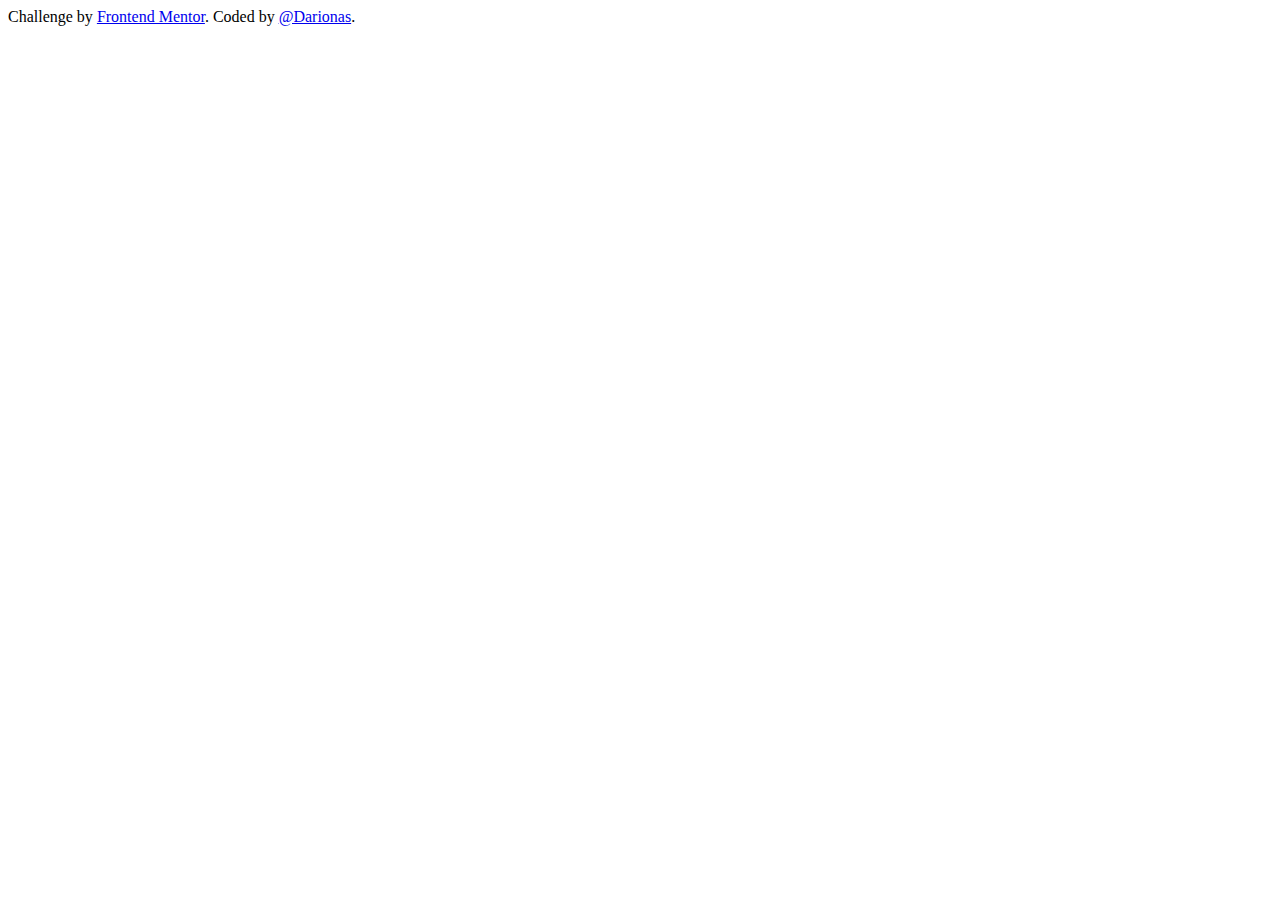
==== index.html @ 65dd82bb "initial commit" ====
<!DOCTYPE html>
<html lang="en">
<head>
  <meta charset="UTF-8"/>
  <title>Frontend Mentor | Advice generator app</title>
  <meta name="viewport" content="width=device-width, initial-scale=1.0"/>
  <meta name="keywords" content="Advice generator app"/>
  <meta name="description" content=" Advice generator app challenge on Frontend Mentor"/>
  <link rel="icon" type="image/png" sizes="32x32" href="./assets/images/favicon-32x32.png"/>
  <!--<link href="https://fonts.googleapis.com/css2?family=Plus+Jakarta+Sans:wght@500;800&display=swap" rel="stylesheet" />-->
  <!--<link rel="stylesheet" href="main.css"/>
  <script defer type="module" src="index.js"></script>-->
</head>
<body>
    <div class="grid_container">
        <footer class="attribution">
            Challenge by <a href="https://www.frontendmentor.io?ref=challenge" target="_blank">Frontend Mentor</a>. 
            Coded by <a href="#">@Darionas</a>.
        </footer>
    </div>
</body>
</html>
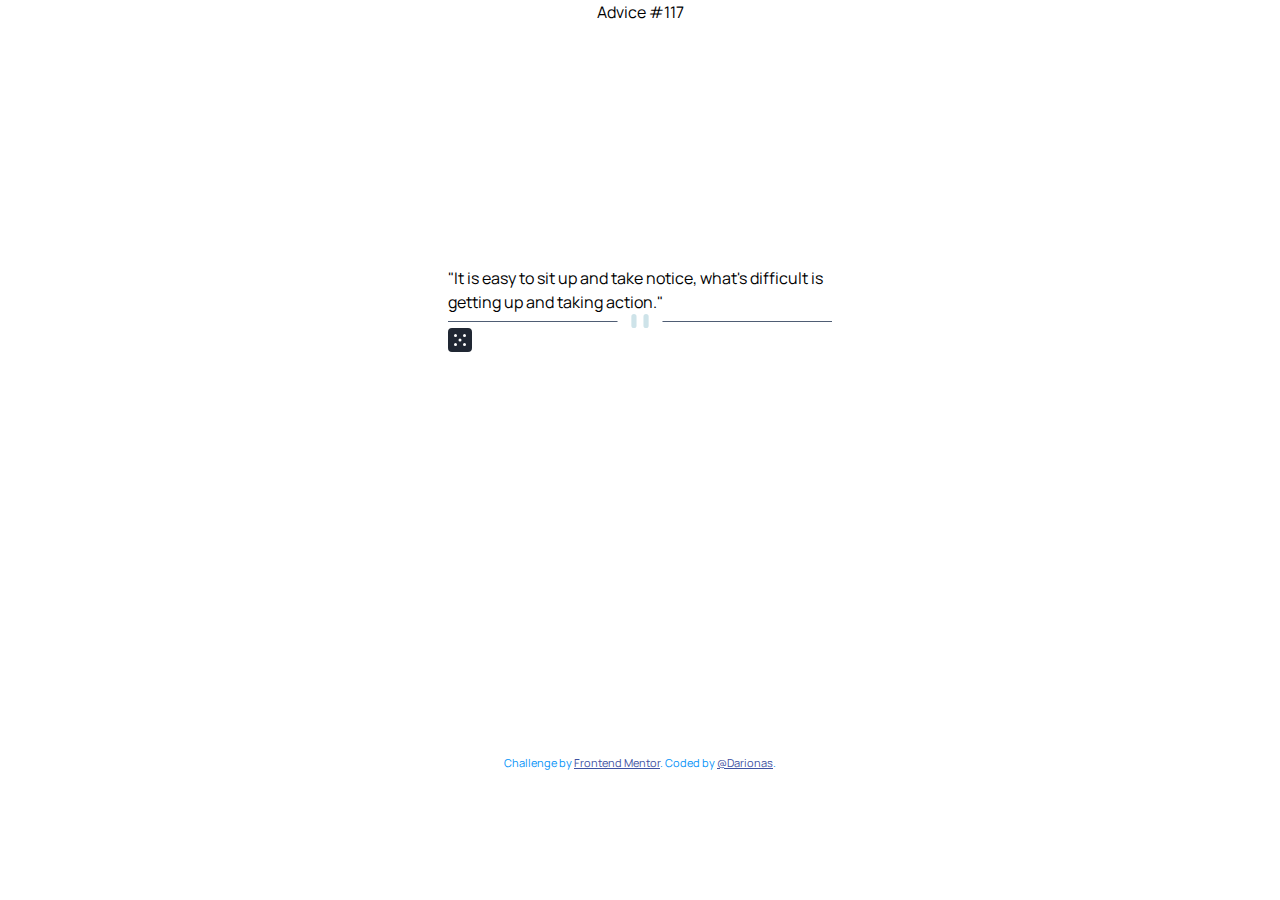
==== commit d499f4c3: "update index.html_2, README.md_2, add index.css, drawing_for_mobile&desktop.jpg" ====
--- a/index.html
+++ b/index.html
@@ -1,18 +1,33 @@
 <!DOCTYPE html>
 <html lang="en">
 <head>
-  <meta charset="UTF-8"/>
+  <meta charset="UTF-8" />
   <title>Frontend Mentor | Advice generator app</title>
-  <meta name="viewport" content="width=device-width, initial-scale=1.0"/>
-  <meta name="keywords" content="Advice generator app"/>
-  <meta name="description" content=" Advice generator app challenge on Frontend Mentor"/>
-  <link rel="icon" type="image/png" sizes="32x32" href="./assets/images/favicon-32x32.png"/>
-  <!--<link href="https://fonts.googleapis.com/css2?family=Plus+Jakarta+Sans:wght@500;800&display=swap" rel="stylesheet" />-->
-  <!--<link rel="stylesheet" href="main.css"/>
-  <script defer type="module" src="index.js"></script>-->
+  <meta name="viewport" content="width=device-width, initial-scale=1.0" />
+  <meta name="keywords" content="Advice generator app" />
+  <meta name="description" content=" Advice generator app challenge on Frontend Mentor" />
+  <link rel="icon" type="image/png" sizes="32x32" href="./assets/images/favicon-32x32.png" />
+  <link href="https://fonts.googleapis.com/css2?family=Manrope:wght@800&display=swap" rel="stylesheet" />
+  <link rel="stylesheet" href="index.css" />
+  <!--<script defer src="index.js"></script>-->
 </head>
 <body>
     <div class="grid_container">
+        <!--1st component-->
+        <header class="header">
+            <h1 class="advice_title">Advice #117</h1>
+        </header>
+        <!--2nd component-->
+        <main class="main">
+            <p class="advice_content">"It is easy to sit up and take notice, what's difficult is getting up and taking action."</p>
+            <picture class="advice_line">
+                <source media="(max-width: 47.9375rem)" srcset="images/pattern-divider-mobile.svg">
+                <source media="(min-width: 48rem)" srcset="images/pattern-divider-desktop.svg">
+                <img src="images/pattern-divider-desktop.svg" alt="Pattern divider" />
+            </picture>
+            <div class="advice_dice"><img class="dice" src="images/icon-dice.svg" alt="Dice" /></div>
+        </main>
+        <!--3rd component-->
         <footer class="attribution">
             Challenge by <a href="https://www.frontendmentor.io?ref=challenge" target="_blank">Frontend Mentor</a>. 
             Coded by <a href="#">@Darionas</a>.
--- a/index.css
+++ b/index.css
@@ -0,0 +1,88 @@
+@import url(reset.css);
+@import url(FM_part.css);
+
+
+:root {
+    /* colors */
+    /* primary*/
+    --clr-light-cyan: hsl(193, 38%, 86%);
+    --clr-neon-green: hsl(150, 100%, 66%);
+
+     /* neutral */
+     --clr-grayish-blue: hsl(217, 19%, 38%);
+     --clr-dark-grayish-blue: hsl(217, 19%, 24%);
+     --clr-dark-blue: (218, 23%, 16%);
+  
+    /* typography */
+    /* fonts */
+    --ff-primary: 'Manrope', sans-serif;
+    --fw-800: 800; /* base */
+    --fs-28: 1.75rem; /* 28px base */
+}
+
+
+html {
+    height: 100%;
+}
+
+body {
+    min-height: 100%;
+}
+
+p {
+    line-height: 1.5;
+}
+
+
+body {
+    display: flex;
+    justify-content: center;
+    font-family: var(--ff-primary);
+    font-size: var(--fs-16);
+    font-weight: var(--fw-500);
+}
+
+/*---------------------Mobile layout-------------------------*/
+.grid_container {
+    display: grid;
+    grid-template-columns: 1fr;
+    grid-template-areas:
+        'header'
+        'main'
+        'attribution';
+    justify-items: center;
+    justify-content: center;
+    max-width: 24rem;
+}
+
+/* style 1st component - mobile */
+
+
+/* style 2nd component - mobile */
+
+
+/* style 3rd component - mobile */
+/*Component is styled in external css file*/
+
+/*---------------------Desktop layout-------------------------*/
+@media screen and (min-width: 48rem) {
+
+
+
+/* style 1st component - desktop */
+
+
+/* style 2nd component - desktop */ 
+
+
+/*style 3rd component - desktop */
+/*Component is styled in external css file*/
+
+}
+
+/*------------------grid area names---------------------------*/
+
+
+.attribution {
+    grid-area: attribution;
+}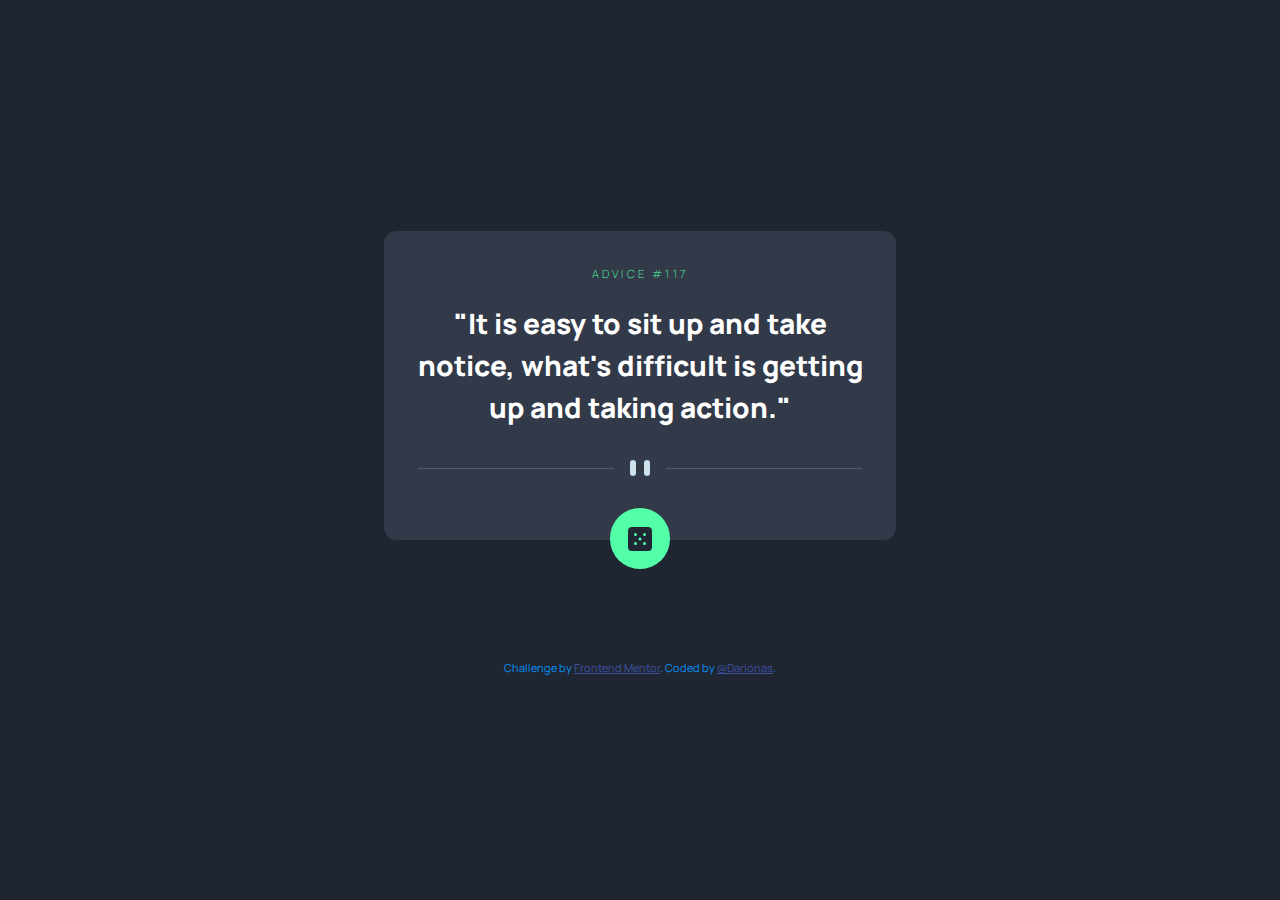
==== commit cfa92bc9: "update README.md_3, index.html_3, index.css_2, add drawing_for_mobile&desktop" ====
--- a/index.html
+++ b/index.html
@@ -6,28 +6,27 @@
   <meta name="viewport" content="width=device-width, initial-scale=1.0" />
   <meta name="keywords" content="Advice generator app" />
   <meta name="description" content=" Advice generator app challenge on Frontend Mentor" />
-  <link rel="icon" type="image/png" sizes="32x32" href="./assets/images/favicon-32x32.png" />
+  <link rel="icon" type="image/png" sizes="32x32" href="./images/favicon-32x32.png" />
   <link href="https://fonts.googleapis.com/css2?family=Manrope:wght@800&display=swap" rel="stylesheet" />
   <link rel="stylesheet" href="index.css" />
   <!--<script defer src="index.js"></script>-->
 </head>
 <body>
     <div class="grid_container">
-        <!--1st component-->
-        <header class="header">
-            <h1 class="advice_title">Advice #117</h1>
-        </header>
-        <!--2nd component-->
+       <!--1st component-->
         <main class="main">
-            <p class="advice_content">"It is easy to sit up and take notice, what's difficult is getting up and taking action."</p>
-            <picture class="advice_line">
+            <div class="main_advice">
+                <h1 class="main_advice-title">Advice #117</h1>
+                <p class="main_advice-content">"It is easy to sit up and take notice, what's difficult is getting up and taking action."</p>
+            </div>
+            <picture class="main_hline">
                 <source media="(max-width: 47.9375rem)" srcset="images/pattern-divider-mobile.svg">
                 <source media="(min-width: 48rem)" srcset="images/pattern-divider-desktop.svg">
                 <img src="images/pattern-divider-desktop.svg" alt="Pattern divider" />
             </picture>
-            <div class="advice_dice"><img class="dice" src="images/icon-dice.svg" alt="Dice" /></div>
+            <div class="main_dice"><img class="dice" src="images/icon-dice.svg" alt="Dice" /></div>
         </main>
-        <!--3rd component-->
+        <!--2nd component-->
         <footer class="attribution">
             Challenge by <a href="https://www.frontendmentor.io?ref=challenge" target="_blank">Frontend Mentor</a>. 
             Coded by <a href="#">@Darionas</a>.
--- a/index.css
+++ b/index.css
@@ -11,7 +11,7 @@
      /* neutral */
      --clr-grayish-blue: hsl(217, 19%, 38%);
      --clr-dark-grayish-blue: hsl(217, 19%, 24%);
-     --clr-dark-blue: (218, 23%, 16%);
+     --clr-dark-blue: hsl(218, 23%, 16%);
   
     /* typography */
     /* fonts */
@@ -38,8 +38,7 @@
     display: flex;
     justify-content: center;
     font-family: var(--ff-primary);
-    font-size: var(--fs-16);
-    font-weight: var(--fw-500);
+    background-color: var(--clr-dark-blue);
 }
 
 /*---------------------Mobile layout-------------------------*/
@@ -47,41 +46,110 @@
     display: grid;
     grid-template-columns: 1fr;
     grid-template-areas:
-        'header'
         'main'
         'attribution';
     justify-items: center;
     justify-content: center;
+    align-content: center;
     max-width: 24rem;
+    /*border: 2px solid green;*/
 }
 
 /* style 1st component - mobile */
+.main {
+    display: grid;
+    grid-template-columns: 1fr;
+    grid-template-areas:
+        'main_advice'
+        'main_hline'
+        'main_dice';
+    gap: 1.5rem;
+    margin: 1rem 0 0 0;
+    justify-items: center;
+    background-color: var(--clr-dark-grayish-blue);
+    border-radius: .8rem;
+    max-width: 92%;
+    padding: 1rem 1.2rem 2rem 1.2rem;
+    position: relative;
+}
 
+.main_advice {
+    text-align: center;
+}
+
+.main_advice-title {
+    font-size: .7rem;
+    font-weight: lighter;
+    color: var(--clr-neon-green);
+    letter-spacing: .2rem;
+    text-transform: uppercase;
+    padding: 1.2rem;
+    /*border: 2px solid white;*/
+}
+
+.main_advice-content {
+    font-size: var(--fs-28);
+    font-weight: var(--fw-800);
+    color: hsl(0, 0%, 100%);
+}
+
+.main_hline {
+    padding: .5rem 0 .5rem 0;
+}
+
+.main_dice {
+    display: grid;
+    grid-template-columns: 1f;
+    grid-template-areas:
+       'dice';
+    align-items: center;
+    justify-items: center;
+    border-radius: 50%;
+    min-width: 3.8rem;
+    min-height: 3.8rem;
+    background-color: var(--clr-neon-green);
+    position: absolute;
+}
 
 /* style 2nd component - mobile */
-
-
-/* style 3rd component - mobile */
-/*Component is styled in external css file*/
+.attribution {
+    margin: 7rem 0 0 0;
+}
 
 /*---------------------Desktop layout-------------------------*/
 @media screen and (min-width: 48rem) {
 
+/* style 1st component - desktop */
+.main {
+    min-width: 32rem !important;
+}
 
-
-/* style 1st component - desktop */
-
-
-/* style 2nd component - desktop */ 
-
-
-/*style 3rd component - desktop */
+/*style 2nd component - desktop */
 /*Component is styled in external css file*/
 
 }
 
 /*------------------grid area names---------------------------*/
 
+.main {
+    grid-area: main;
+}
+
+.main_advice {
+    grid-area: main_advice;
+}
+
+.main_hline {
+    grid-area: main_hline;
+}
+
+.main_dice {
+    grid-area: main_dice;
+}
+
+.dice {
+    grid-area: dice;
+}
 
 .attribution {
     grid-area: attribution;
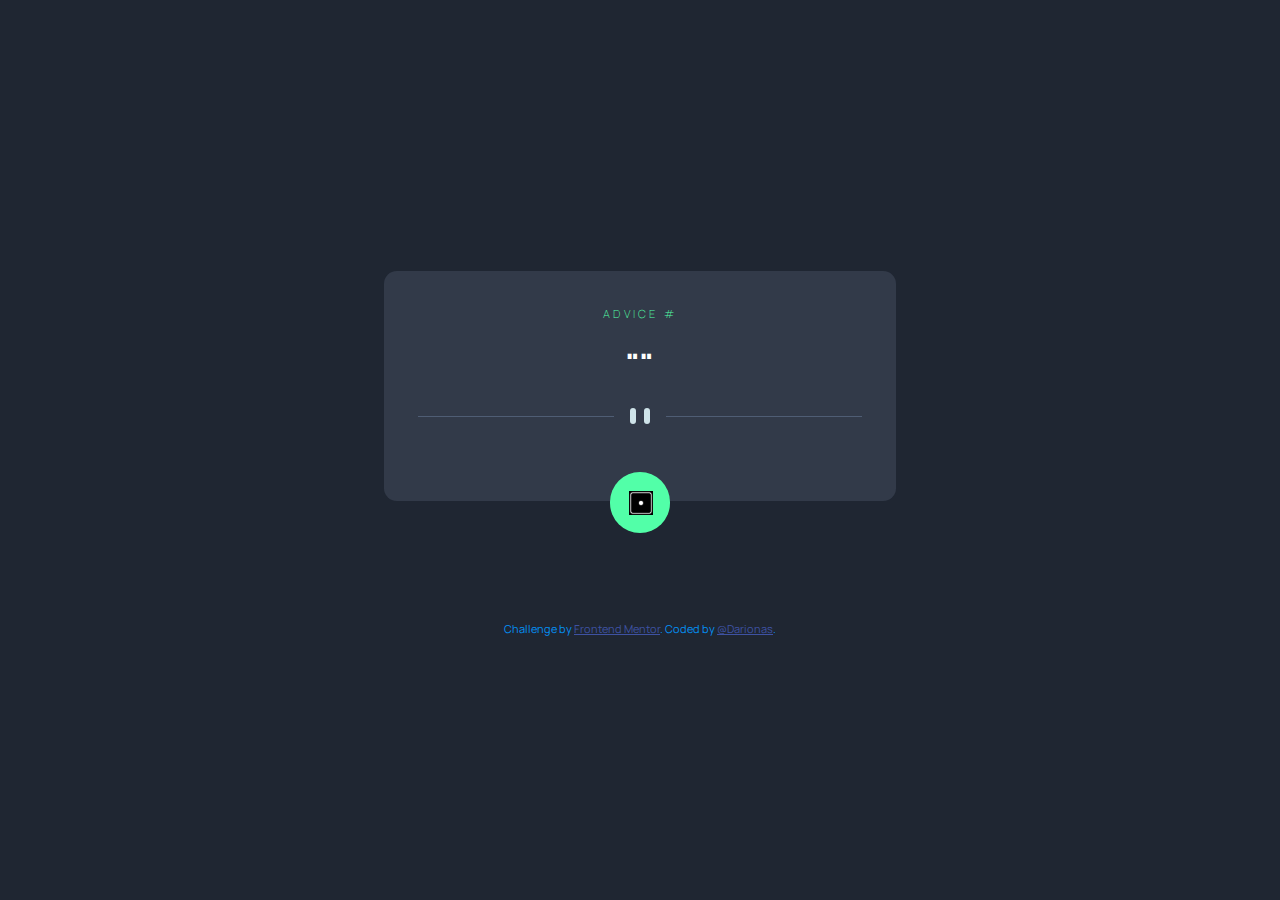
==== commit a7b476b6: "update index.html_5, index.css_3, index.js_2, add dice_spinner.css, images" ====
--- a/index.html
+++ b/index.html
@@ -9,22 +9,32 @@
   <link rel="icon" type="image/png" sizes="32x32" href="./images/favicon-32x32.png" />
   <link href="https://fonts.googleapis.com/css2?family=Manrope:wght@800&display=swap" rel="stylesheet" />
   <link rel="stylesheet" href="index.css" />
-  <!--<script defer src="index.js"></script>-->
+  <link rel="stylesheet" href="dice_spinner.css" />
+  <script defer src="index.js"></script>
 </head>
 <body>
     <div class="grid_container">
        <!--1st component-->
         <main class="main">
             <div class="main_advice">
-                <h1 class="main_advice-title">Advice #117</h1>
-                <p class="main_advice-content">"It is easy to sit up and take notice, what's difficult is getting up and taking action."</p>
+                <h1 class="main_advice-title">Advice #<span class='num'></span></h1>
+                <p class="main_advice-content">"<span class='content'></span>"</p>
             </div>
             <picture class="main_hline">
                 <source media="(max-width: 47.9375rem)" srcset="images/pattern-divider-mobile.svg">
                 <source media="(min-width: 48rem)" srcset="images/pattern-divider-desktop.svg">
                 <img src="images/pattern-divider-desktop.svg" alt="Pattern divider" />
             </picture>
-            <div class="main_dice"><img class="dice" src="images/icon-dice.svg" alt="Dice" /></div>
+            <div class="main_dice">
+                <div class="dice_spinner">
+                    <div class="face1"><img class="dice" src="images/dices/dice-1.png" alt="Dice" /></div>
+                    <div class="face2"><img class="dice" src="images/dices/dice-2.png" alt="Dice" /></div>
+                    <div class="face3"><img class="dice" src="images/dices/dice-3.png" alt="Dice" /></div>
+                    <div class="face4"><img class="dice" src="images/dices/dice-4.png" alt="Dice" /></div>
+                    <div class="face5"><img class="dice" src="images/dices/dice-5.png" alt="Dice" /></div>
+                    <div class="face6"><img class="dice" src="images/dices/dice-6.png" alt="Dice" /></div>
+                </div>
+            </div>
         </main>
         <!--2nd component-->
         <footer class="attribution">
--- a/index.css
+++ b/index.css
@@ -63,14 +63,13 @@
         'main_advice'
         'main_hline'
         'main_dice';
-    gap: 1.5rem;
+    gap: 1rem;
     margin: 1rem 0 0 0;
     justify-items: center;
     background-color: var(--clr-dark-grayish-blue);
     border-radius: .8rem;
     max-width: 92%;
-    padding: 1rem 1.2rem 2rem 1.2rem;
-    position: relative;
+    padding: 1rem 1.2rem 0 1.2rem;
 }
 
 .main_advice {
@@ -94,21 +93,26 @@
 }
 
 .main_hline {
-    padding: .5rem 0 .5rem 0;
+    padding: .5rem 0 0 0;
 }
 
 .main_dice {
     display: grid;
     grid-template-columns: 1f;
     grid-template-areas:
-       'dice';
-    align-items: center;
-    justify-items: center;
+       'dice_spinner';
     border-radius: 50%;
     min-width: 3.8rem;
     min-height: 3.8rem;
     background-color: var(--clr-neon-green);
+    position: relative;
+    top: 2rem;
+}
+
+.dice_spinner {
     position: absolute;
+    left: 32%;
+    top: 32%;
 }
 
 /* style 2nd component - mobile */
@@ -147,10 +151,6 @@
     grid-area: main_dice;
 }
 
-.dice {
-    grid-area: dice;
-}
-
 .attribution {
     grid-area: attribution;
 }--- a/dice_spinner.css
+++ b/dice_spinner.css
@@ -0,0 +1,39 @@
+
+.dice {
+	width: 1.5rem; /*this is related*/
+	height: 1.5rem; /*this is related*/
+}
+
+@keyframes spincube {
+    from,to {transform: rotateX(0deg) rotateY(0deg) rotateZ(0deg);}/*start*/
+    16% {transform: rotateY(-90deg);}/*2*/
+    33% {transform: rotateY(-90deg) rotateZ(90deg);}/*3*/
+    50% {transform: rotateY(-180deg) rotateZ(90deg);}/*4*/
+    66% {transform: rotateY(-180deg) rotateZ(90deg) rotateY(-90deg);}/*5*/
+    83% {transform: rotateY(-180deg) rotateZ(90deg) rotateY(-90deg) rotateZ(90deg);}/*6*/
+	100% {transform: rotateY(-180deg) rotateZ(90deg) rotateY(-90deg) rotateZ(90deg) rotateX(-90deg);}/*end*/
+  }
+
+  .dice_spinner {
+    animation-name: spincube;
+    animation-timing-function: ease-in-out;
+    animation-iteration-count: infinite;
+    animation-duration: 12s;
+
+    transform-style: preserve-3d;
+    transform-origin: .7rem .7rem 0; /*this is related. It should be half size.*/
+  }
+
+  .dice_spinner div {
+    position: absolute;
+    width: 1.5rem; /*this is related*/
+    height: 1.5rem; /*this is related*/
+  }
+
+  /*this is related. translateZ should be half size.*/
+  .dice_spinner .face1 {transform: translateZ(.7rem);} 
+  .dice_spinner .face2 {transform: rotateY(90deg) translateZ(.7rem);}
+  .dice_spinner .face3 {transform: rotateY(90deg) rotateX(90deg) translateZ(.7rem);}
+  .dice_spinner .face4 {transform: rotateY(180deg) rotateZ(90deg) translateZ(.7rem);}
+  .dice_spinner .face5 {transform: rotateY(-90deg) rotateZ(90deg) translateZ(.7rem);}
+  .dice_spinner .face6 {transform: rotateX(-90deg) translateZ(.7rem);}